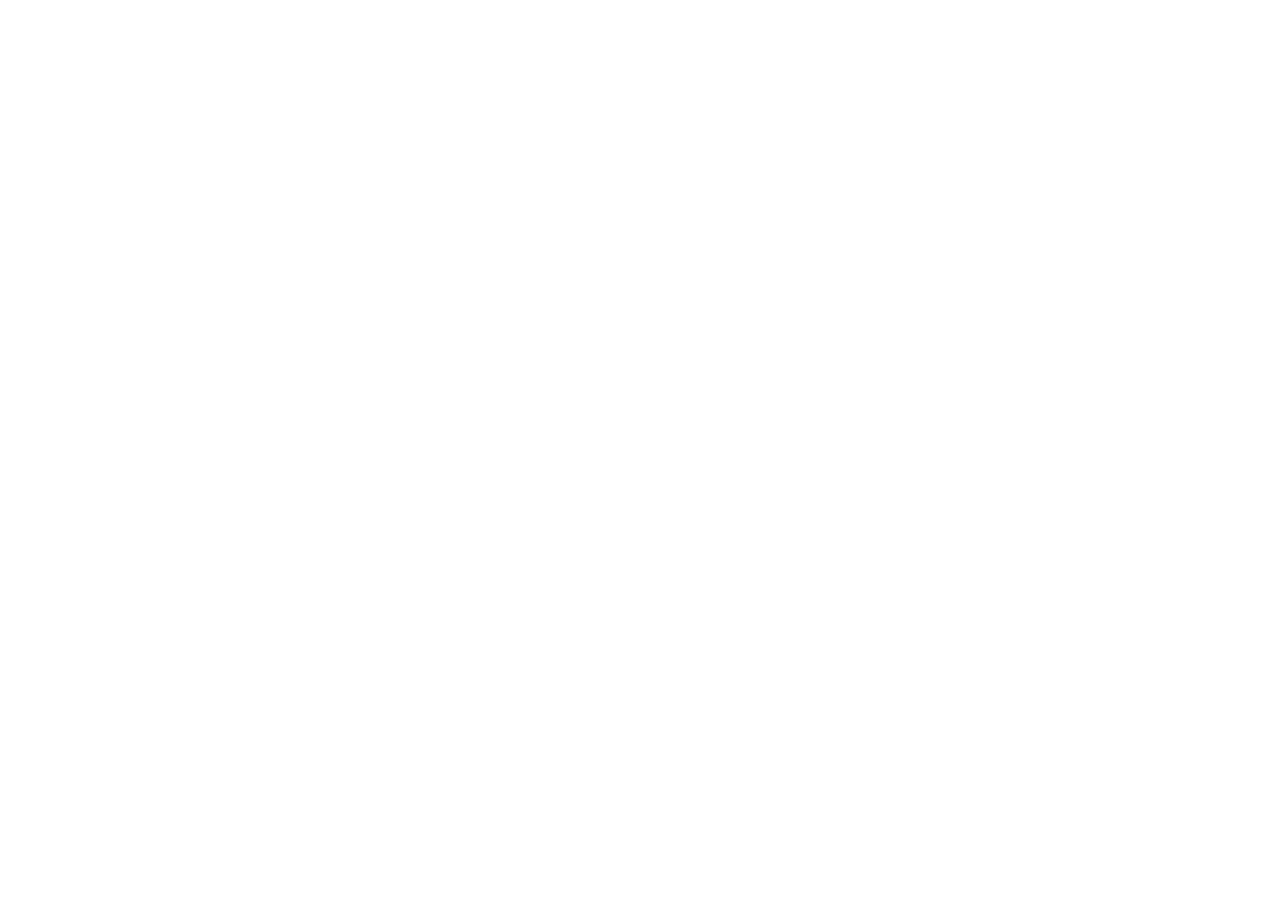
==== signup/index.html @ 9852294f "First commit" ====
<!DOCTYPE html>
<html lang="en">
  <head>
    <meta charset="UTF-8" />
    <meta http-equiv="X-UA-Compatible" content="IE=edge" />
    <meta name="viewport" content="width=device-width, initial-scale=1.0" />
    <title>Sign Up</title>
  </head>
  <body></body>
</html>
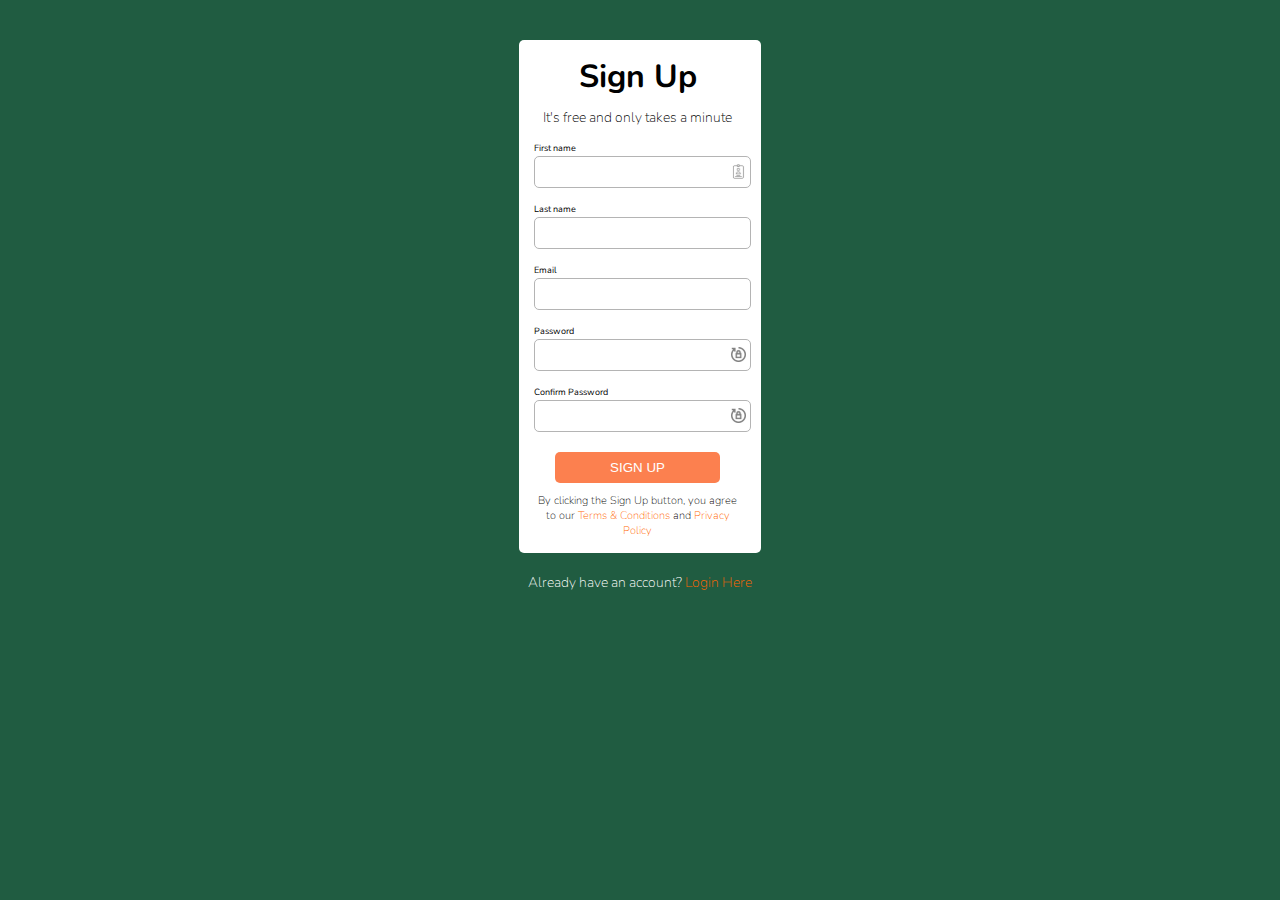
==== commit 7fcd82fe: "Newsletter task done" ====
--- a/signup/index.html
+++ b/signup/index.html
@@ -4,7 +4,54 @@
     <meta charset="UTF-8" />
     <meta http-equiv="X-UA-Compatible" content="IE=edge" />
     <meta name="viewport" content="width=device-width, initial-scale=1.0" />
+    <link rel="stylesheet" href="style.css" />
+    <link rel="preconnect" href="https://fonts.googleapis.com" />
+    <link rel="preconnect" href="https://fonts.gstatic.com" crossorigin />
+    <link
+      href="https://fonts.googleapis.com/css2?family=Nunito:wght@200;300&display=swap"
+      rel="stylesheet"
+    />
     <title>Sign Up</title>
   </head>
-  <body></body>
+  <body>
+    <main>
+      <div class="signup">
+        <form>
+          <h1>Sign Up</h1>
+          <p>It's free and only takes a minute</p>
+
+          <label for="firstName">
+            First name
+            <img src="identifaction_black 1.svg" class="icon"
+          /></label>
+
+          <input type="text" name="firstName" id="firstName" />
+
+          <label for="lastName">Last name</label>
+          <input type="text" name="lastName" id="lastName" />
+
+          <label for="email">Email</label>
+          <input type="email" name="email" id="email" />
+
+          <label for="password"
+            >Password
+            <img src="password-code 1.svg" class="icon" />
+          </label>
+          <input type="password" name="password" id="password" />
+
+          <label for="confirmPassWord"
+            >Confirm Password
+            <img src="password-code 1.svg" class="icon" />
+          </label>
+          <input type="password" name="confirmPassWord" id="confirmPassWord" />
+          <button type="submit" display="block">SIGN UP</button>
+        </form>
+        <p class="terms">
+          By clicking the Sign Up button, you agree to our <a>Terms & Conditions</a> and
+          <a>Privacy Policy</a>
+        </p>
+      </div>
+      <p class="login">Already have an account? <a>Login Here</a></p>
+    </main>
+  </body>
 </html>
--- a/signup/style.css
+++ b/signup/style.css
@@ -0,0 +1,83 @@
+* {
+  margin: 0px;
+  padding: 0px;
+}
+
+body {
+  background-color: rgb(32, 92, 65);
+  padding: 40px;
+  font-family: "Nunito", sans-serif;
+}
+
+h1 {
+  margin: 0px;
+  text-align: center;
+}
+
+p {
+  padding-top: 10px;
+  text-align: center;
+  font-weight: lighter;
+  font-size: 14px;
+}
+
+a {
+  text-decoration: none;
+  color: rgb(255, 102, 0);
+}
+
+input {
+  width: 100%;
+  min-height: 30px;
+  margin-top: 2px;
+  min-width: max-content;
+  border: 1px rgb(180, 180, 180) solid;
+  border-radius: 5px;
+  padding-left: 8px;
+}
+
+label {
+  position: relative;
+  font-size: 9px;
+  display: block;
+  text-align: left;
+  margin-top: 15px;
+}
+
+button {
+  padding: 8px;
+  margin: auto;
+  margin-top: 20px;
+  background-color: rgb(252, 128, 79);
+  border-style: hidden;
+  border-radius: 5px;
+  color: white;
+  display: block;
+  width: 80%;
+}
+
+.signup {
+  background-color: white;
+  max-width: 23vh;
+  padding: 15px;
+  padding-right: 20px;
+  margin-left: auto;
+  margin-right: auto;
+  border-radius: 5px;
+}
+
+.login {
+  margin-top: 10px;
+  color: white;
+}
+
+.terms {
+  font-size: 11px;
+}
+
+.icon {
+  position: absolute;
+  width: 15px;
+  top: 22px;
+  right: -5px;
+}
